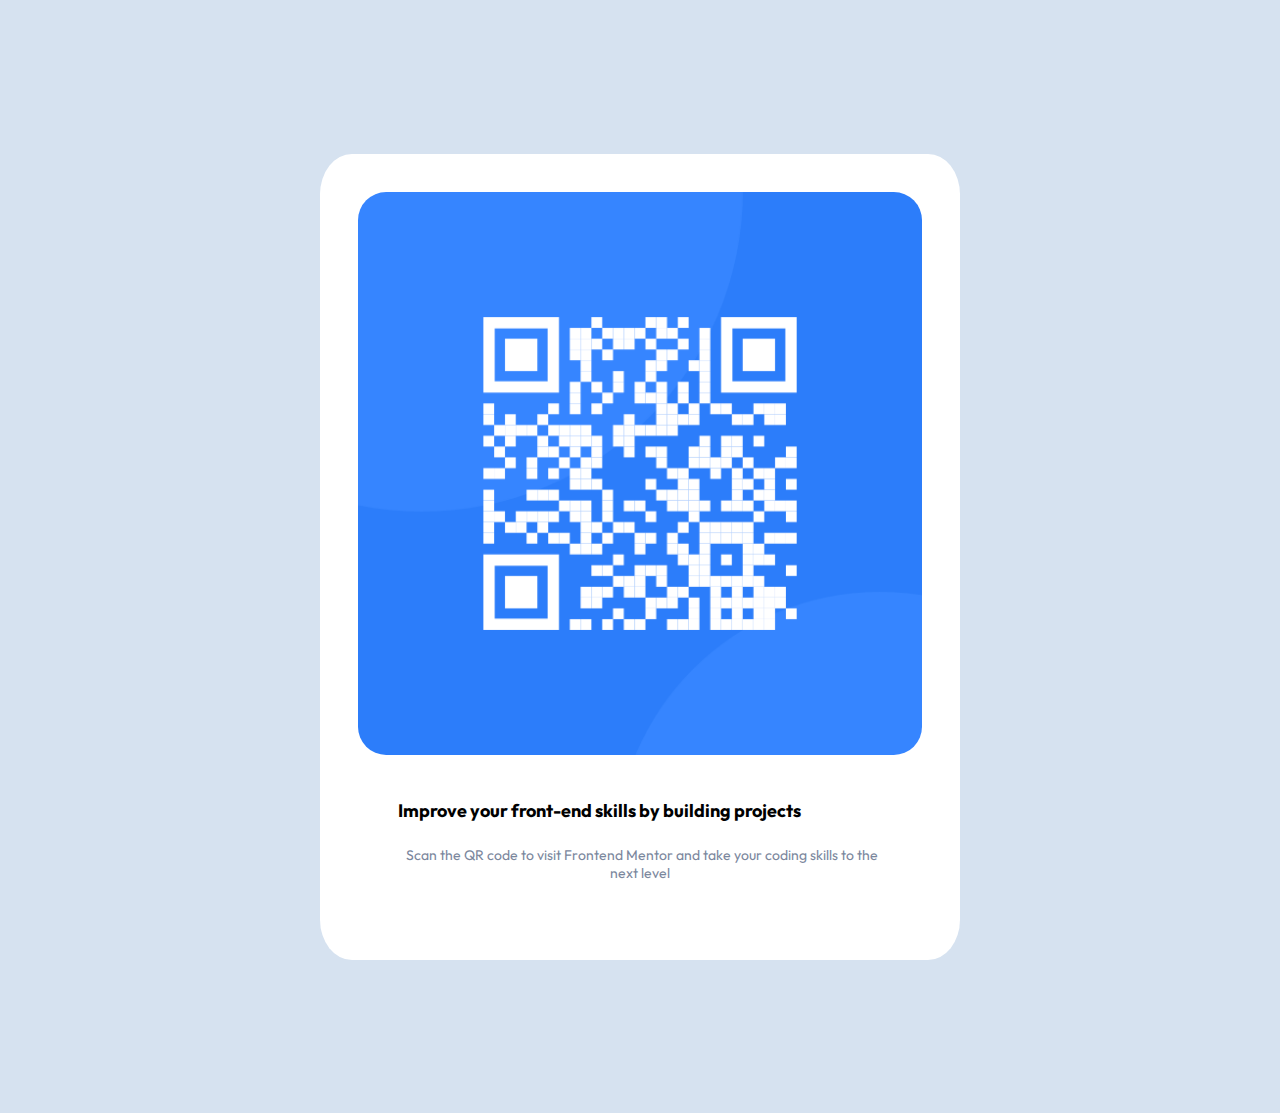
==== index.html @ 8e381abf "QR CODE DESIGN - FRONTEND MENTOR" ====
<!DOCTYPE html>
<html lang="en">
<head>
  <meta charset="UTF-8">
  <meta name="viewport" content="width=device-width, initial-scale=1.0"> <!-- displays site properly based on user's device -->

  <link rel="icon" type="image/png" sizes="32x32" href="./images/favicon-32x32.png">
  <link rel="preconnect" href="https://fonts.googleapis.com">
<link rel="preconnect" href="https://fonts.gstatic.com" crossorigin>
<link href="https://fonts.googleapis.com/css2?family=Outfit:wght@400;700&display=swap" rel="stylesheet">
  <link rel="stylesheet" href="/style.css" />
  <title>Frontend Mentor | QR code component</title>

 
</head>
<body>
<div class="main-container">
  <div class="qr-container">
      <img src="/images/image-qr-code.png" alt="QR code to visit frontend mentor website">
  </div>
  <div class="qr-navigate-container">
    <h2>Improve your front-end skills by building projects </h2>
    <p>Scan the QR code to visit Frontend Mentor and take your coding skills to the next level </p>
  
  </div>
</div>
</body>
</html>
---- style.css ----
*{
    padding:0px;
    margin:0px;
    box-sizing: border-box;
}
/*html{
    
}*/
body{
    background-color: #d6e2f0;
    padding: 10% 0;

    
}
.main-container {
    /*height: 100%;*/
    width: 80%;
    display:flex;
    flex-direction: column;
    padding: 7%;
    margin: 10% auto;
    border-radius: 5%;
    background-color: #ffffff;
}
.main-container .qr-container{
    flex-basis:70%;
}
.main-container .qr-container img{
    height: 100%;
    width:100%;
    border-radius: 5%;
}
.main-container .qr-container{
    flex-basis:70%;
}
.qr-navigate-container {
flex-basis: 30%;
padding: 7%;
font-family: 'Outfit', sans-serif;

}
.qr-navigate-container h2 {
    font-size: 18px;
    font-weight: 700;
}
.qr-navigate-container p {
    font-size: 14px;
    margin-top: 5%;
    font-weight: 400;
    color : #7b879d;
    text-indent: 4px;
    text-align: center;
}

@media screen and (min-width: 576px) {
    
    body{
        height: 100%;
        padding:0px;
    
    }
    .main-container {
       width: 50%;
        display:flex;
        flex-direction: column;
        padding: 3%;
        margin-left:  25%;
        margin-right:  25%;
        margin-top: 12%;
        margin-bottom: 12%;

    }
    .qr-navigate-container p {
    
    padding:0;}
}
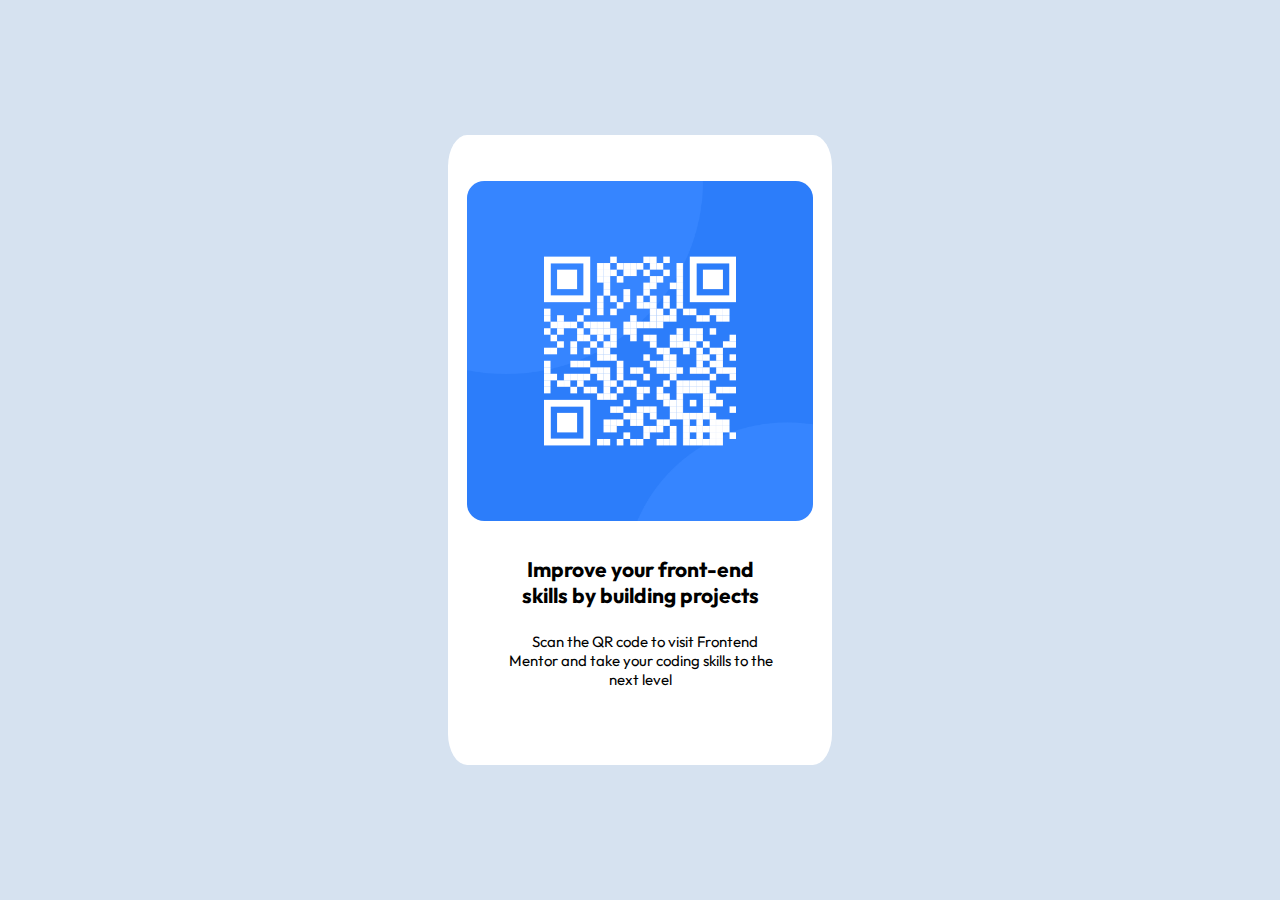
==== commit 2abcc463: "filename updated" ====
--- a/index.html
+++ b/index.html
@@ -1,28 +1,42 @@
 <!DOCTYPE html>
 <html lang="en">
-<head>
-  <meta charset="UTF-8">
-  <meta name="viewport" content="width=device-width, initial-scale=1.0"> <!-- displays site properly based on user's device -->
+  <head>
+    <meta charset="UTF-8" />
+    <meta name="viewport" content="width=device-width, initial-scale=1.0" />
+    <!-- displays site properly based on user's device -->
 
-  <link rel="icon" type="image/png" sizes="32x32" href="./images/favicon-32x32.png">
-  <link rel="preconnect" href="https://fonts.googleapis.com">
-<link rel="preconnect" href="https://fonts.gstatic.com" crossorigin>
-<link href="https://fonts.googleapis.com/css2?family=Outfit:wght@400;700&display=swap" rel="stylesheet">
-  <link rel="stylesheet" href="/style.css" />
-  <title>Frontend Mentor | QR code component</title>
-
- 
-</head>
-<body>
-<div class="main-container">
-  <div class="qr-container">
-      <img src="/images/image-qr-code.png" alt="QR code to visit frontend mentor website">
-  </div>
-  <div class="qr-navigate-container">
-    <h2>Improve your front-end skills by building projects </h2>
-    <p>Scan the QR code to visit Frontend Mentor and take your coding skills to the next level </p>
-  
-  </div>
-</div>
-</body>
-</html>+    <link
+      rel="icon"
+      type="image/png"
+      sizes="32x32"
+      href="./images/favicon-32x32.png"
+    />
+    <link rel="preconnect" href="https://fonts.googleapis.com" />
+    <link rel="preconnect" href="https://fonts.gstatic.com" crossorigin />
+    <link
+      href="https://fonts.googleapis.com/css2?family=Outfit:wght@400;700&display=swap"
+      rel="stylesheet"
+    />
+    <link rel="stylesheet" href="style1.css" />
+    <title>Frontend Mentor | QR code component</title>
+  </head>
+  <body>
+    <div class="container">
+      <div class="qr-container">
+        <div class="qr-img-container">
+          <img
+            src="images/image-qr-code.png"
+            alt="QR code to visit frontend mentor website"
+          />
+        </div>
+        <div class="qr-navigate-container">
+          <h2>Improve your front-end skills by building projects</h2>
+          <p>
+            Scan the QR code to visit Frontend Mentor and take your coding
+            skills to the next level
+          </p>
+        </div>
+      </div>
+    </div>
+  </body>
+</html>
--- a/style1.css
+++ b/style1.css
@@ -0,0 +1,93 @@
+html {
+  box-sizing: border-box;
+}
+
+body {
+  min-height: 100vh;
+  padding: 0;
+  margin: 0;
+}
+*,
+*::before,
+*::after {
+  box-sizing: inherit;
+}
+.container {
+  height: 100vh;
+  width: 100%;
+  display: flex;
+  justify-content: center;
+  align-items: center;
+  background-color: #d6e2f0;
+}
+
+.qr-container {
+  display: flex;
+  flex-direction: column;
+  height: 80%;
+  width: 80%;
+  justify-content: flex-start;
+  align-items: center;
+  background-color: #ffffff;
+  border-radius: 5%;
+}
+
+.qr-img-container {
+    height: 67%;
+    width: 90%;
+    padding-top: 6% ;
+    display: flex;
+    justify-content: center;
+    align-items: flex-start;
+}
+
+.qr-img-container img {
+    border-radius: 5%;
+    height: 95%;
+    width: 100%;
+}
+
+.qr-navigate-container {
+  height: 40%;
+  font-family: "Outfit", sans-serif;
+  padding:0 20px 0 20px;
+}
+.qr-navigate-container h2 {
+  font-size: 18px;
+  font-weight: 700;
+  text-align: center;
+  margin-top: 10px;
+ 
+}
+.qr-navigate-container p {
+  font-size: 15px;
+  /* margin-top: 5%; */
+  font-weight: 400;
+  margin-top: 10px;
+  text-align: center;
+   
+   
+}
+
+@media (min-width: 1200px) {
+  .qr-container {
+    width: 30%;
+    height: 70%;
+    justify-content: normal;
+  }
+
+  .qr-img-container {
+    margin-top: 6%;
+  }
+  .qr-navigate-container p {
+    margin-left: 37px;
+    text-align: center;
+    text-indent: 8px;
+    margin-right: 36px;
+  }
+
+  .qr-navigate-container h2 {
+    font-size: 21px;
+    padding: 2% 10%;
+  }
+}
